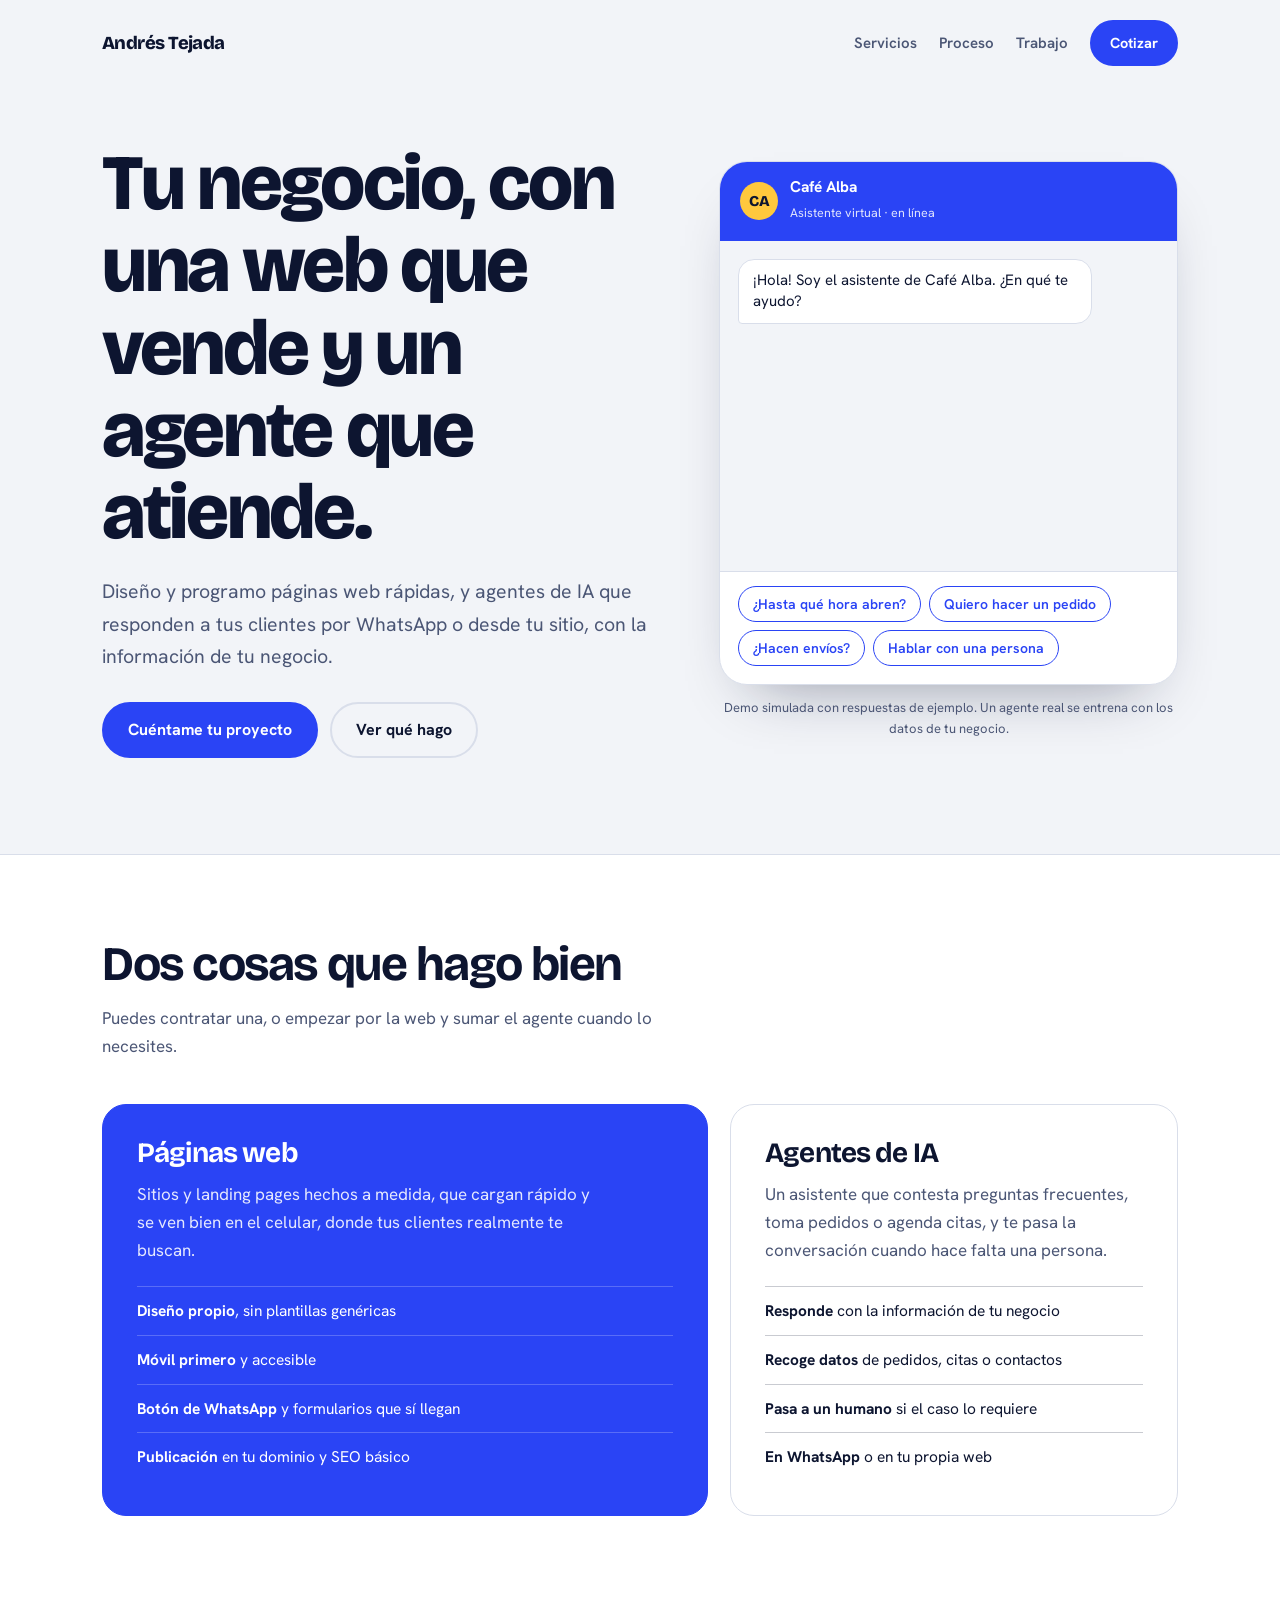
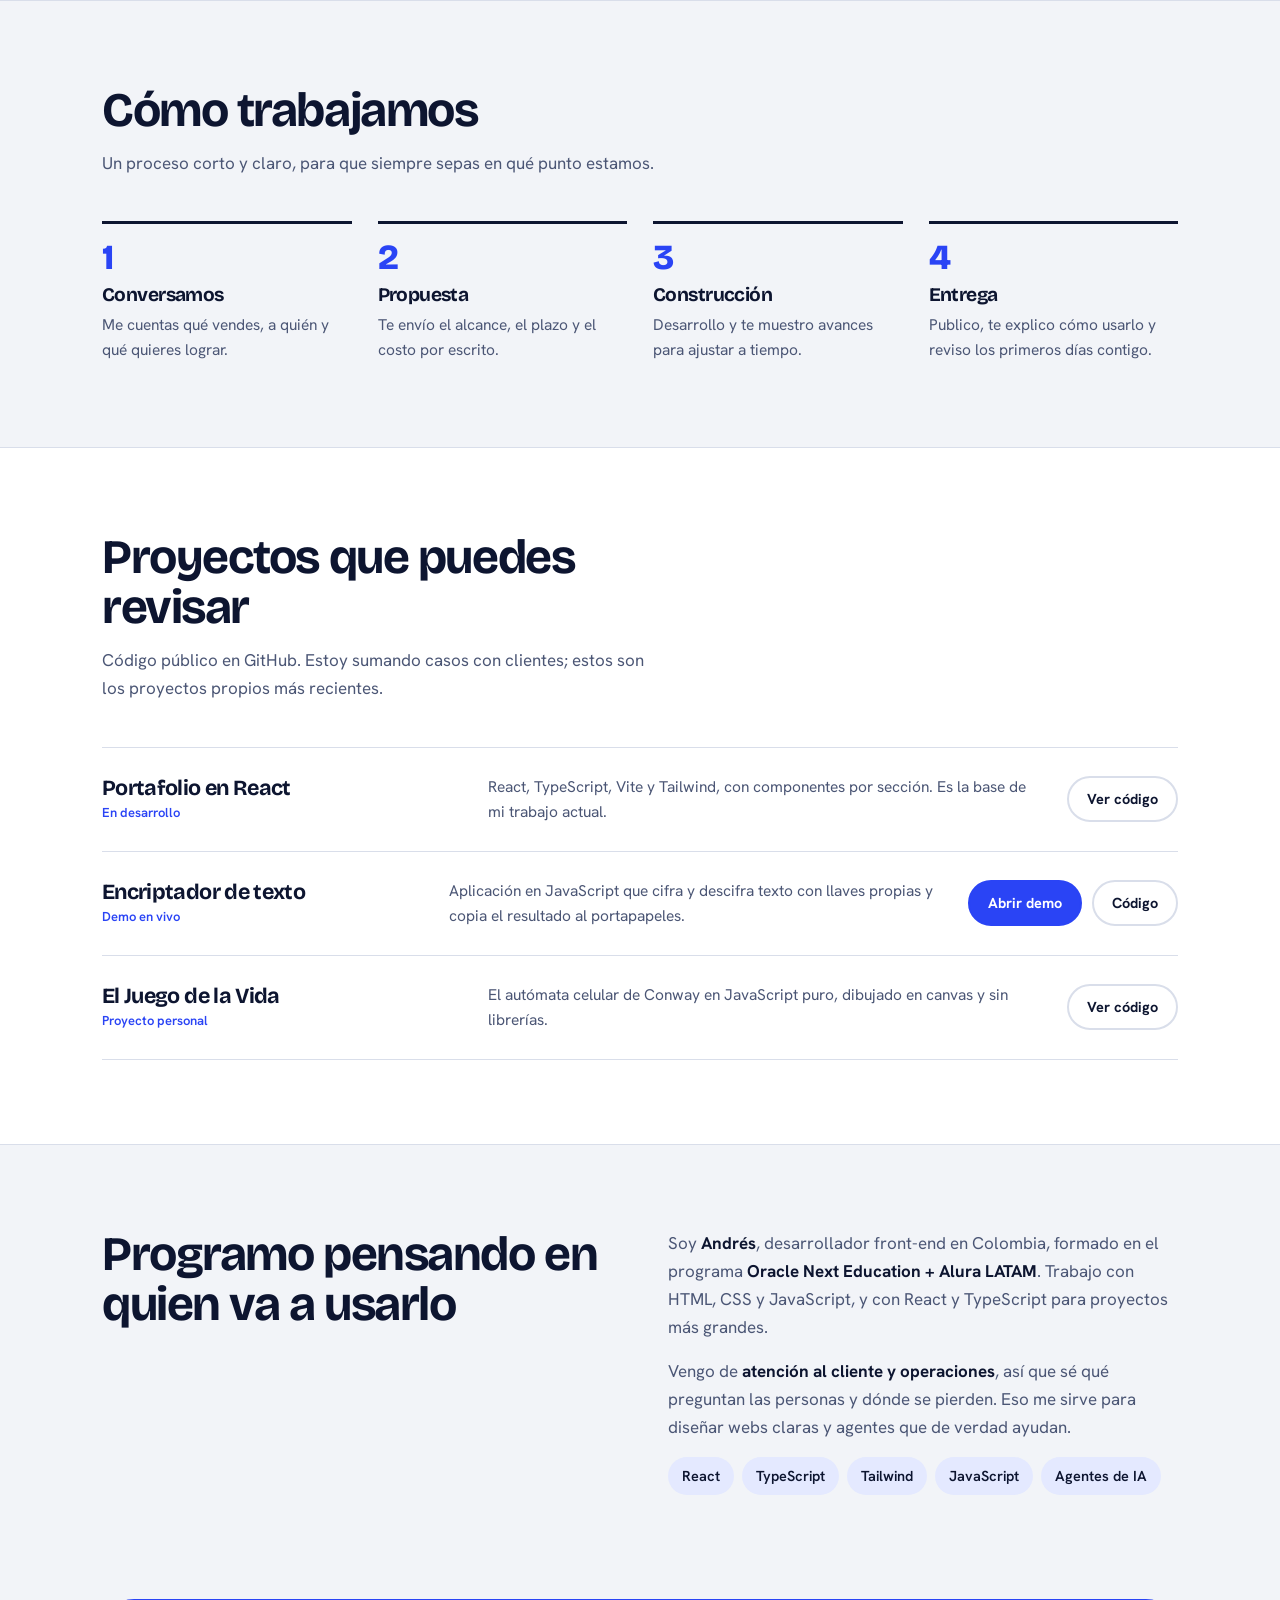
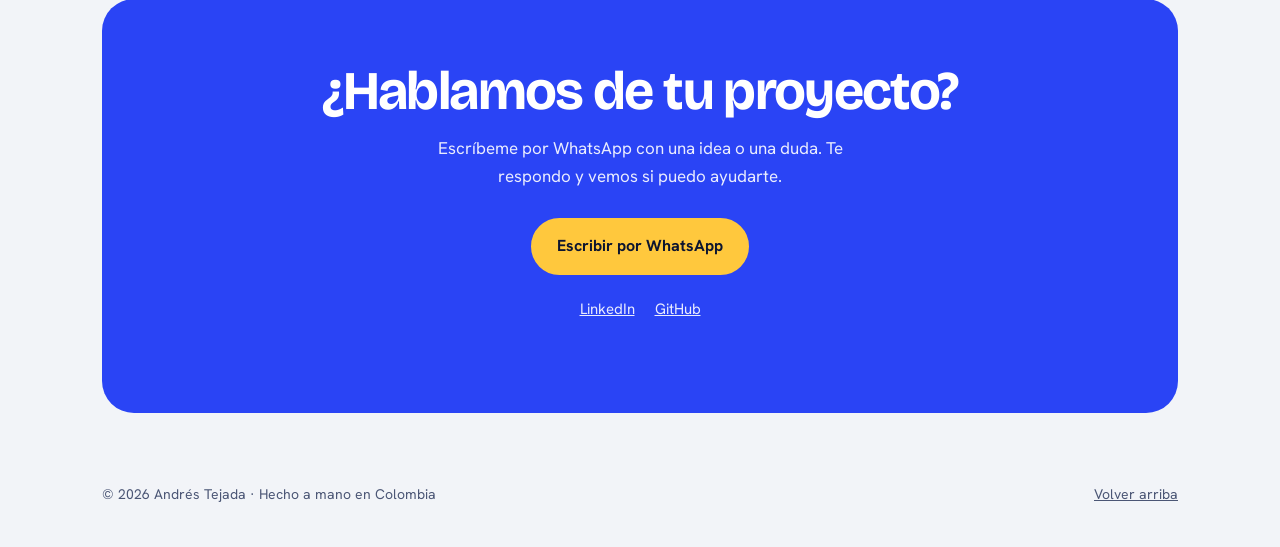
==== index.html @ 2af7dfc1 "Add files via upload" ====
<!DOCTYPE html>
<html lang="es-CO">
<head>
<meta charset="UTF-8">
<meta name="viewport" content="width=device-width, initial-scale=1">
<title>Andrés Tejada — Páginas web y agentes de IA para tu negocio</title>
<meta name="description" content="Creo páginas web rápidas y agentes de IA que atienden a tus clientes por WhatsApp o en tu sitio. Desarrollador front-end en Colombia.">
<meta name="author" content="Andrés Tejada">
<meta name="theme-color" content="#2A44F5">
<link rel="canonical" href="https://www.andrestejada.com/">
<meta property="og:type" content="website">
<meta property="og:locale" content="es_CO">
<meta property="og:title" content="Andrés Tejada — Páginas web y agentes de IA">
<meta property="og:description" content="Sitios web rápidos y asistentes de IA que atienden a tus clientes. Desarrollo a medida desde Colombia.">
<meta property="og:url" content="https://www.andrestejada.com/">
<link rel="icon" href="data:image/svg+xml,<svg xmlns='http://www.w3.org/2000/svg' viewBox='0 0 100 100'><rect width='100' height='100' rx='24' fill='%232A44F5'/><text x='50' y='71' font-size='58' font-family='system-ui,sans-serif' font-weight='800' text-anchor='middle' fill='white'>A</text></svg>">
<link rel="preconnect" href="https://fonts.googleapis.com">
<link rel="preconnect" href="https://fonts.gstatic.com" crossorigin>
<link href="https://fonts.googleapis.com/css2?family=Bricolage+Grotesque:opsz,wght@12..96,500;12..96,700;12..96,800&family=Hanken+Grotesk:wght@400;500;600;700&display=swap" rel="stylesheet">
<script type="application/ld+json">
{"@context":"https://schema.org","@type":"ProfessionalService","name":"Andrés Tejada","url":"https://www.andrestejada.com/","areaServed":"Colombia","description":"Desarrollo de páginas web y agentes de IA personalizados.","knowsAbout":["React","TypeScript","Desarrollo web","Agentes de IA"],"sameAs":["https://github.com/Metzeldor","https://www.linkedin.com/in/metzeldor/"]}
</script>
<style>
:root{
  --bg:#F2F4F8;--ink:#0D1530;--muted:#4B5675;--card:#FFFFFF;--line:#D9DEEA;
  --blue:#2A44F5;--on-blue:#FFFFFF;--sun:#FFC83D;--soft:#E4E9FF;
  --display:"Bricolage Grotesque",ui-sans-serif,system-ui,sans-serif;
  --body:"Hanken Grotesk",ui-sans-serif,system-ui,-apple-system,"Segoe UI",Roboto,sans-serif;
  --ease:cubic-bezier(.22,.61,.36,1);
}
@media (prefers-color-scheme:dark){
  :root{--bg:#0B1020;--ink:#EEF1FA;--muted:#9BA7C6;--card:#131A33;--line:#27315A;--blue:#8394FF;--on-blue:#0B1020;--soft:#1B2550}
}
*,*::before,*::after{box-sizing:border-box}
html{scroll-behavior:smooth;-webkit-text-size-adjust:100%}
body{margin:0;background:var(--bg);color:var(--ink);font:400 17px/1.65 var(--body);-webkit-font-smoothing:antialiased}
h1,h2,h3{font-family:var(--display);margin:0;line-height:1.05;letter-spacing:-.03em}
p{margin:0}a{color:inherit}
:focus-visible{outline:3px solid var(--blue);outline-offset:3px;border-radius:6px}
.wrap{max-width:1120px;margin-inline:auto;padding-inline:22px}
.skip{position:absolute;left:-9999px;background:var(--blue);color:var(--on-blue);padding:10px 16px;z-index:50}
.skip:focus{left:0;top:0}

/* Nav */
.nav{display:flex;align-items:center;gap:22px;padding-block:20px}
.brand{font:800 1.15rem var(--display);text-decoration:none;letter-spacing:-.03em;margin-right:auto}
.nav a.l{text-decoration:none;color:var(--muted);font-weight:600;font-size:15px}
.nav a.l:hover{color:var(--ink)}
@media(max-width:640px){.nav a.l{display:none}}
.btn{display:inline-flex;align-items:center;gap:8px;padding:13px 24px;border-radius:999px;font-weight:700;font-size:16px;text-decoration:none;border:2px solid var(--blue);transition:transform .2s var(--ease),background .2s}
.btn.p{background:var(--blue);color:var(--on-blue)}
.btn.p:hover{transform:translateY(-2px)}
.btn.g{color:var(--ink);border-color:var(--line);background:transparent}
.btn.g:hover{border-color:var(--ink)}
.btn.sm{padding:9px 18px;font-size:14.5px}

/* Hero */
.hero{display:grid;grid-template-columns:1.1fr .9fr;gap:56px;align-items:center;padding-block:56px 96px}
@media(max-width:900px){.hero{grid-template-columns:1fr;gap:44px;padding-block:28px 72px}}
h1{font-size:clamp(2.6rem,6.4vw,4.9rem);font-weight:800;margin-bottom:22px}
.lede{font-size:clamp(1.05rem,1.8vw,1.22rem);color:var(--muted);max-width:50ch;margin-bottom:30px}
.cta{display:flex;flex-wrap:wrap;gap:12px}
.hero-copy>*{animation:up .7s var(--ease) both}
.hero-copy>:nth-child(2){animation-delay:.08s}.hero-copy>:nth-child(3){animation-delay:.16s}
.hero-chat{animation:up .8s .25s var(--ease) both}
@keyframes up{from{opacity:0;transform:translateY(18px)}}

/* Demo de chat */
.phone{background:var(--card);border:1px solid var(--line);border-radius:28px;overflow:hidden;box-shadow:0 30px 60px -34px rgba(13,21,48,.45)}
.ph-top{display:flex;align-items:center;gap:12px;padding:16px 20px;background:var(--blue);color:var(--on-blue)}
.ava{width:38px;height:38px;border-radius:50%;background:var(--sun);color:#0D1530;display:grid;place-items:center;font:800 15px var(--display);flex:none}
.ph-top b{display:block;font-size:15.5px;line-height:1.2}
.ph-top small{font-size:12.5px;opacity:.85}
.log{height:330px;overflow-y:auto;padding:18px;display:flex;flex-direction:column;gap:10px;background:var(--bg)}
.m{max-width:84%;padding:10px 14px;border-radius:16px;font-size:15px;line-height:1.45;animation:pop .25s var(--ease)}
.m.bot{background:var(--card);border:1px solid var(--line);border-bottom-left-radius:4px;align-self:flex-start}
.m.me{background:var(--soft);border-bottom-right-radius:4px;align-self:flex-end}
.m.typing{display:flex;gap:5px;padding:14px}
.m.typing i{width:7px;height:7px;border-radius:50%;background:var(--muted);animation:blink 1s infinite}
.m.typing i:nth-child(2){animation-delay:.15s}.m.typing i:nth-child(3){animation-delay:.3s}
@keyframes blink{50%{opacity:.25}}
@keyframes pop{from{opacity:0;transform:translateY(6px)}}
.quick{display:flex;flex-wrap:wrap;gap:8px;padding:14px 18px 18px;border-top:1px solid var(--line)}
.quick button{font:600 14px var(--body);padding:8px 14px;border-radius:999px;border:1.5px solid var(--blue);background:transparent;color:var(--blue);cursor:pointer;transition:background .2s}
.quick button:hover:not(:disabled){background:var(--soft)}
.quick button:disabled{opacity:.45;cursor:default}
.note{font-size:13px;color:var(--muted);margin-top:12px;text-align:center}

/* Secciones */
section{padding-block:84px}
@media(max-width:640px){section{padding-block:60px}}
h2{font-size:clamp(1.9rem,4.2vw,3rem);margin-bottom:14px;max-width:20ch}
.sub{color:var(--muted);max-width:56ch;margin-bottom:44px}
.alt{background:var(--card);border-block:1px solid var(--line)}

/* Servicios: dos paneles de peso distinto */
.svc{display:grid;grid-template-columns:1.15fr .85fr;gap:22px}
@media(max-width:860px){.svc{grid-template-columns:1fr}}
.panel{border-radius:24px;padding:34px;border:1px solid var(--line);background:var(--card)}
.panel.web{background:var(--blue);color:var(--on-blue);border-color:var(--blue)}
.panel h3{font-size:1.75rem;margin-bottom:12px}
.panel>p{opacity:.88;margin-bottom:22px;max-width:46ch}
.panel:not(.web)>p{color:var(--muted);opacity:1}
.panel ul{list-style:none;margin:0;padding:0}
.panel li{padding:11px 0;border-top:1px solid color-mix(in srgb,currentColor 22%,transparent);font-size:15.5px}
.panel li b{font-weight:700}

/* Proceso */
.steps{list-style:none;margin:0;padding:0;display:grid;grid-template-columns:repeat(4,1fr);gap:26px;counter-reset:s}
@media(max-width:860px){.steps{grid-template-columns:1fr 1fr}}
@media(max-width:520px){.steps{grid-template-columns:1fr}}
.steps li{counter-increment:s;border-top:3px solid var(--ink);padding-top:16px}
.steps li::before{content:counter(s);font:800 2.2rem var(--display);color:var(--blue);display:block;line-height:1;margin-bottom:10px}
.steps h3{font-size:1.2rem;margin-bottom:6px}
.steps p{color:var(--muted);font-size:15.5px}

/* Trabajo */
.work{display:grid;gap:0;border-top:1px solid var(--line)}
.row{display:grid;grid-template-columns:1.3fr 2fr auto;gap:26px;align-items:center;padding:26px 0;border-bottom:1px solid var(--line)}
@media(max-width:760px){.row{grid-template-columns:1fr;gap:12px}}
.row h3{font-size:1.35rem}
.row small{display:block;font:600 13px var(--body);color:var(--blue);margin-top:4px}
.row p{color:var(--muted);font-size:15.5px}
.links{display:flex;gap:10px;flex-wrap:wrap}

/* Sobre mí */
.about{display:grid;grid-template-columns:1fr 1fr;gap:56px;align-items:start}
@media(max-width:860px){.about{grid-template-columns:1fr;gap:28px}}
.about p{color:var(--muted);margin-bottom:16px;max-width:56ch}
.about p strong{color:var(--ink)}
.tags{display:flex;flex-wrap:wrap;gap:8px;margin-top:6px}
.tags span{padding:7px 14px;border-radius:999px;background:var(--soft);font-weight:600;font-size:14.5px}

/* Contacto */
.contact{background:var(--blue);color:var(--on-blue);text-align:center;border-radius:32px;padding:64px 24px;margin-block:20px 70px}
.contact h2{max-width:none;margin-inline:auto;font-size:clamp(2rem,5vw,3.4rem)}
.contact p{max-width:48ch;margin:0 auto 28px;opacity:.9}
.contact .btn{background:var(--sun);color:#0D1530;border-color:var(--sun)}
.contact .alts{margin-top:22px;font-size:15px;opacity:.9}
.contact .alts a{margin-inline:10px}
footer{padding-block:0 40px;font-size:14px;color:var(--muted);display:flex;flex-wrap:wrap;gap:12px;justify-content:space-between}
@media(prefers-reduced-motion:reduce){*{animation:none!important;transition:none!important}html{scroll-behavior:auto}}
</style>
</head>
<body>
<a class="skip" href="#main">Saltar al contenido</a>

<div class="wrap">
  <header class="nav">
    <a class="brand" href="#top">Andrés Tejada</a>
    <a class="l" href="#servicios">Servicios</a>
    <a class="l" href="#proceso">Proceso</a>
    <a class="l" href="#trabajo">Trabajo</a>
    <a class="btn p sm" href="#contacto">Cotizar</a>
  </header>

  <main id="main">
    <!-- HERO -->
    <div class="hero" id="top">
      <div class="hero-copy">
        <h1>Tu negocio, con una web que vende y un agente que atiende.</h1>
        <p class="lede">Diseño y programo páginas web rápidas, y agentes de IA que responden a tus clientes por WhatsApp o desde tu sitio, con la información de tu negocio.</p>
        <div class="cta">
          <a class="btn p" href="#contacto">Cuéntame tu proyecto</a>
          <a class="btn g" href="#servicios">Ver qué hago</a>
        </div>
      </div>

      <div class="hero-chat">
        <div class="phone">
          <div class="ph-top">
            <span class="ava" aria-hidden="true">CA</span>
            <span><b>Café Alba</b><small>Asistente virtual · en línea</small></span>
          </div>
          <div class="log" id="log" role="log" aria-live="polite" aria-label="Conversación de demostración">
            <div class="m bot">¡Hola! Soy el asistente de Café Alba. ¿En qué te ayudo?</div>
          </div>
          <div class="quick" id="quick">
            <button data-k="h">¿Hasta qué hora abren?</button>
            <button data-k="p">Quiero hacer un pedido</button>
            <button data-k="e">¿Hacen envíos?</button>
            <button data-k="x">Hablar con una persona</button>
          </div>
        </div>
        <p class="note">Demo simulada con respuestas de ejemplo. Un agente real se entrena con los datos de tu negocio.</p>
      </div>
    </div>
  </main>
</div>

<section class="alt" id="servicios">
  <div class="wrap">
    <h2>Dos cosas que hago bien</h2>
    <p class="sub">Puedes contratar una, o empezar por la web y sumar el agente cuando lo necesites.</p>
    <div class="svc">
      <article class="panel web">
        <h3>Páginas web</h3>
        <p>Sitios y landing pages hechos a medida, que cargan rápido y se ven bien en el celular, donde tus clientes realmente te buscan.</p>
        <ul>
          <li><b>Diseño propio</b>, sin plantillas genéricas</li>
          <li><b>Móvil primero</b> y accesible</li>
          <li><b>Botón de WhatsApp</b> y formularios que sí llegan</li>
          <li><b>Publicación</b> en tu dominio y SEO básico</li>
        </ul>
      </article>
      <article class="panel">
        <h3>Agentes de IA</h3>
        <p>Un asistente que contesta preguntas frecuentes, toma pedidos o agenda citas, y te pasa la conversación cuando hace falta una persona.</p>
        <ul>
          <li><b>Responde</b> con la información de tu negocio</li>
          <li><b>Recoge datos</b> de pedidos, citas o contactos</li>
          <li><b>Pasa a un humano</b> si el caso lo requiere</li>
          <li><b>En WhatsApp</b> o en tu propia web</li>
        </ul>
      </article>
    </div>
  </div>
</section>

<section id="proceso">
  <div class="wrap">
    <h2>Cómo trabajamos</h2>
    <p class="sub">Un proceso corto y claro, para que siempre sepas en qué punto estamos.</p>
    <ol class="steps">
      <li><h3>Conversamos</h3><p>Me cuentas qué vendes, a quién y qué quieres lograr.</p></li>
      <li><h3>Propuesta</h3><p>Te envío el alcance, el plazo y el costo por escrito.</p></li>
      <li><h3>Construcción</h3><p>Desarrollo y te muestro avances para ajustar a tiempo.</p></li>
      <li><h3>Entrega</h3><p>Publico, te explico cómo usarlo y reviso los primeros días contigo.</p></li>
    </ol>
  </div>
</section>

<section class="alt" id="trabajo">
  <div class="wrap">
    <h2>Proyectos que puedes revisar</h2>
    <p class="sub">Código público en GitHub. Estoy sumando casos con clientes; estos son los proyectos propios más recientes.</p>
    <div class="work">
      <article class="row">
        <div><h3>Portafolio en React</h3><small>En desarrollo</small></div>
        <p>React, TypeScript, Vite y Tailwind, con componentes por sección. Es la base de mi trabajo actual.</p>
        <div class="links"><a class="btn g sm" href="https://github.com/Metzeldor/pawebv1" target="_blank" rel="noopener noreferrer">Ver código</a></div>
      </article>
      <article class="row">
        <div><h3>Encriptador de texto</h3><small>Demo en vivo</small></div>
        <p>Aplicación en JavaScript que cifra y descifra texto con llaves propias y copia el resultado al portapapeles.</p>
        <div class="links"><a class="btn p sm" href="https://metzeldor.github.io/Encriptador-de-texto-Alura-Challenge/" target="_blank" rel="noopener noreferrer">Abrir demo</a><a class="btn g sm" href="https://github.com/Metzeldor/Encriptador-de-texto-Alura-Challenge" target="_blank" rel="noopener noreferrer">Código</a></div>
      </article>
      <article class="row">
        <div><h3>El Juego de la Vida</h3><small>Proyecto personal</small></div>
        <p>El autómata celular de Conway en JavaScript puro, dibujado en canvas y sin librerías.</p>
        <div class="links"><a class="btn g sm" href="https://github.com/Metzeldor/el-juego-de-la-vida" target="_blank" rel="noopener noreferrer">Ver código</a></div>
      </article>
    </div>
  </div>
</section>

<section id="sobre-mi">
  <div class="wrap about">
    <div>
      <h2>Programo pensando en quien va a usarlo</h2>
    </div>
    <div>
      <p>Soy <strong>Andrés</strong>, desarrollador front-end en Colombia, formado en el programa <strong>Oracle Next Education + Alura LATAM</strong>. Trabajo con HTML, CSS y JavaScript, y con React y TypeScript para proyectos más grandes.</p>
      <p>Vengo de <strong>atención al cliente y operaciones</strong>, así que sé qué preguntan las personas y dónde se pierden. Eso me sirve para diseñar webs claras y agentes que de verdad ayudan.</p>
      <div class="tags"><span>React</span><span>TypeScript</span><span>Tailwind</span><span>JavaScript</span><span>Agentes de IA</span></div>
    </div>
  </div>
</section>

<div class="wrap">
  <section class="contact" id="contacto">
    <h2>¿Hablamos de tu proyecto?</h2>
    <p>Escríbeme por WhatsApp con una idea o una duda. Te respondo y vemos si puedo ayudarte.</p>
    <a class="btn" href="https://wa.me/573028445004?text=Hola%20Andr%C3%A9s%2C%20vi%20tu%20p%C3%A1gina%20y%20quiero%20cotizar%20un%20proyecto." target="_blank" rel="noopener noreferrer">Escribir por WhatsApp</a>
    <p class="alts"><a href="https://www.linkedin.com/in/metzeldor/" target="_blank" rel="noopener noreferrer">LinkedIn</a><a href="https://github.com/Metzeldor" target="_blank" rel="noopener noreferrer">GitHub</a></p>
  </section>
  <footer><span>© <span id="yr">2026</span> Andrés Tejada · Hecho a mano en Colombia</span><a href="#top">Volver arriba</a></footer>
</div>

<script>
(function(){
  var R={
    h:["¿Hasta qué hora abren?","Abrimos de lunes a sábado de 7 a. m. a 7 p. m., y los domingos de 8 a. m. a 2 p. m."],
    p:["Quiero hacer un pedido","Con gusto. ¿Qué te provoca hoy: café en grano, molido o una bebida para llevar?"],
    e:["¿Hacen envíos?","Sí, enviamos en la ciudad el mismo día si pides antes de las 3 p. m. Para otras ciudades, el envío sale al día siguiente."],
    x:["Hablar con una persona","Claro. Te paso con alguien del equipo; ya le dejé tu consulta para que no repitas nada."]
  };
  var log=document.getElementById("log"),q=document.getElementById("quick"),btns=q.querySelectorAll("button");
  var slow=!(window.matchMedia&&matchMedia("(prefers-reduced-motion: reduce)").matches);
  function add(t,c){var d=document.createElement("div");d.className="m "+c;d.textContent=t;log.appendChild(d);log.scrollTop=log.scrollHeight;return d}
  function lock(v){btns.forEach(function(b){b.disabled=v})}
  q.addEventListener("click",function(e){
    var b=e.target.closest("button");if(!b||b.disabled)return;
    var r=R[b.dataset.k];lock(true);add(r[0],"me");
    var t=document.createElement("div");t.className="m bot typing";t.innerHTML="<i></i><i></i><i></i>";
    log.appendChild(t);log.scrollTop=log.scrollHeight;
    setTimeout(function(){t.remove();add(r[1],"bot");lock(false)},slow?950:0);
  });
  document.getElementById("yr").textContent=new Date().getFullYear();
})();
</script>
</body>
</html>
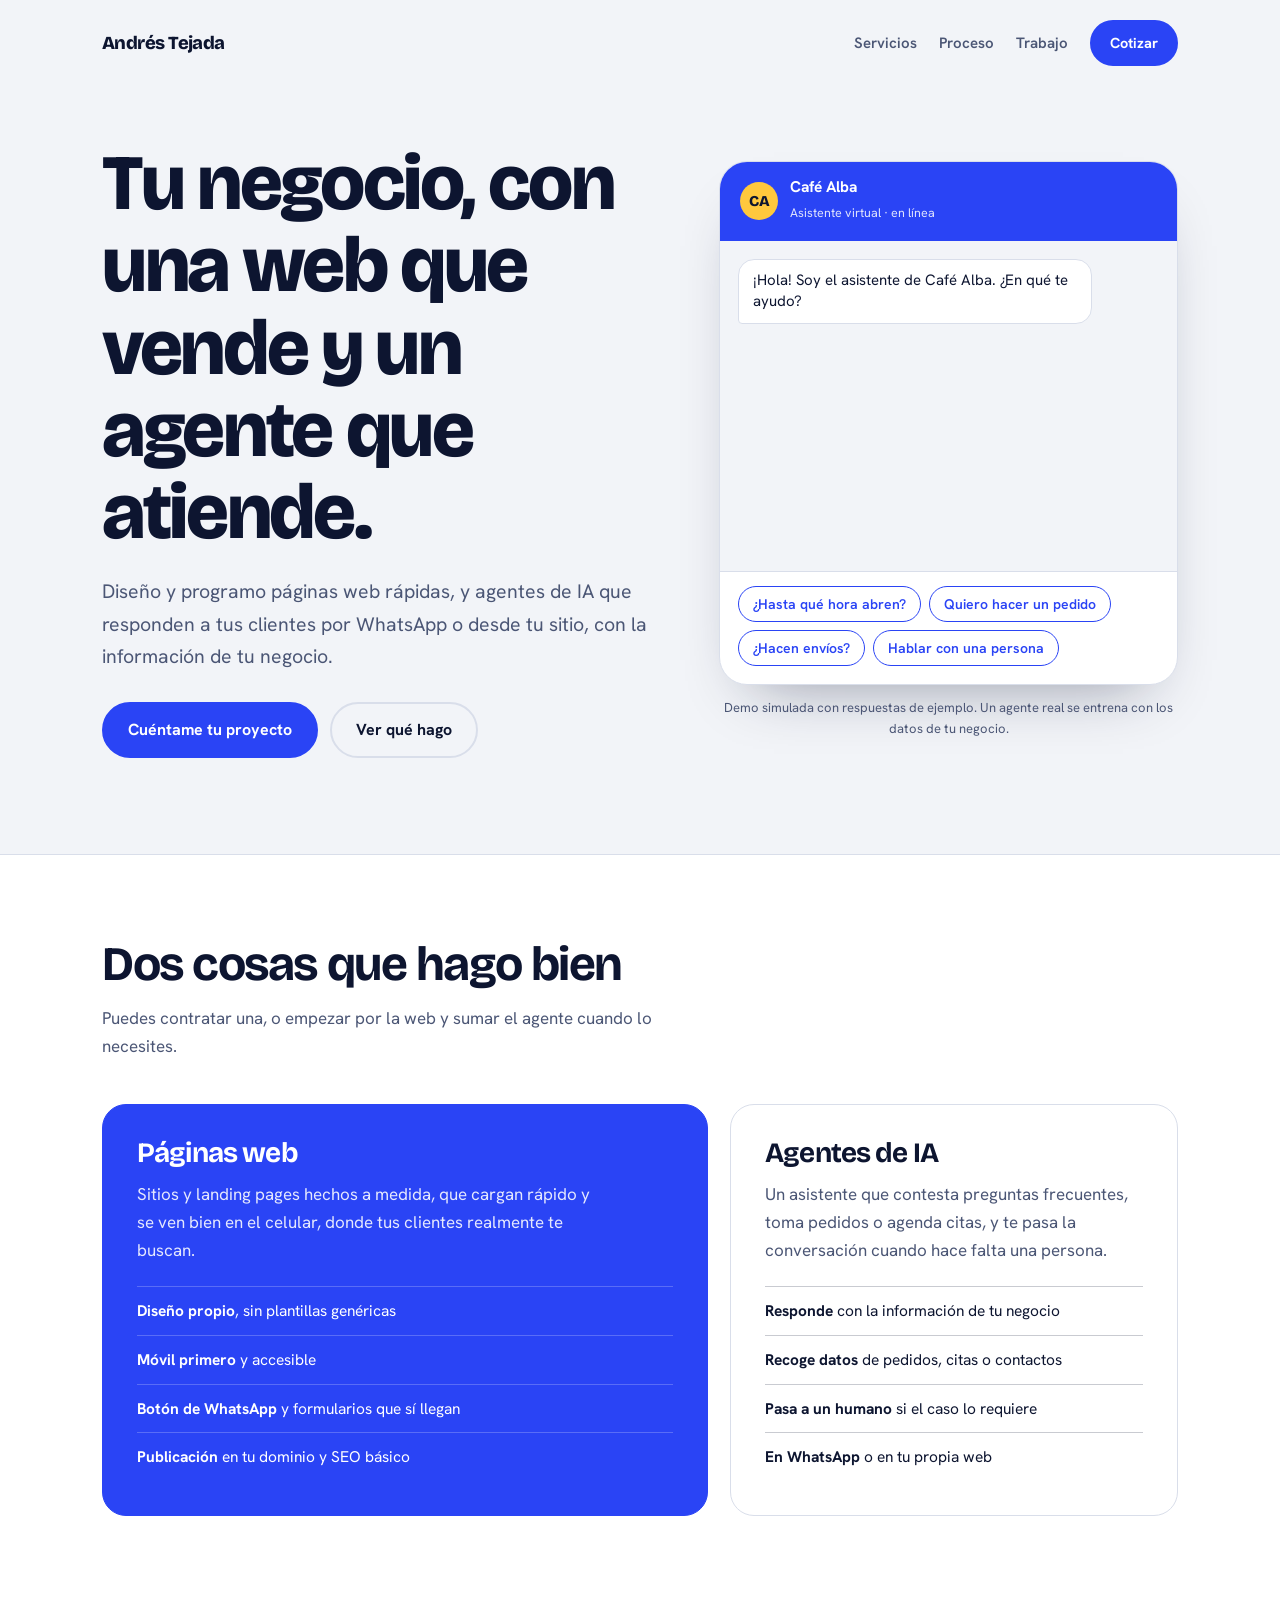
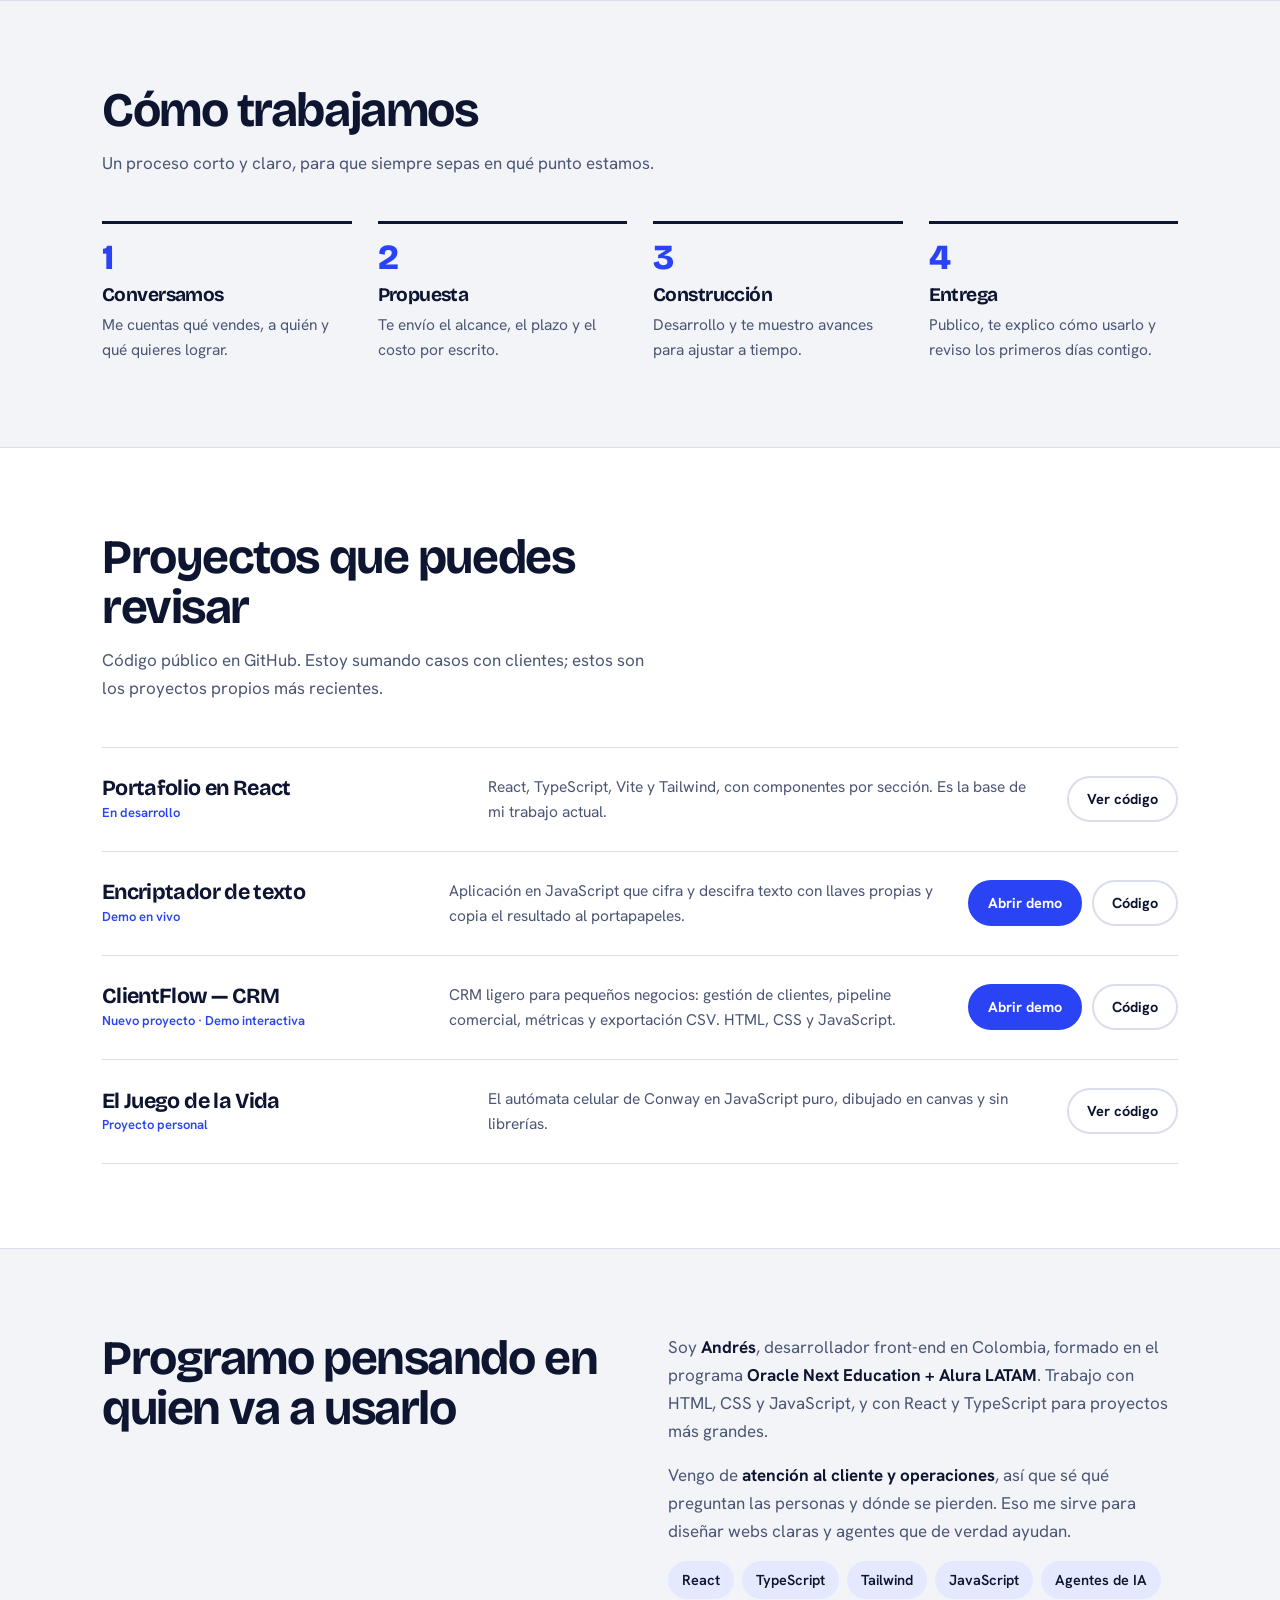
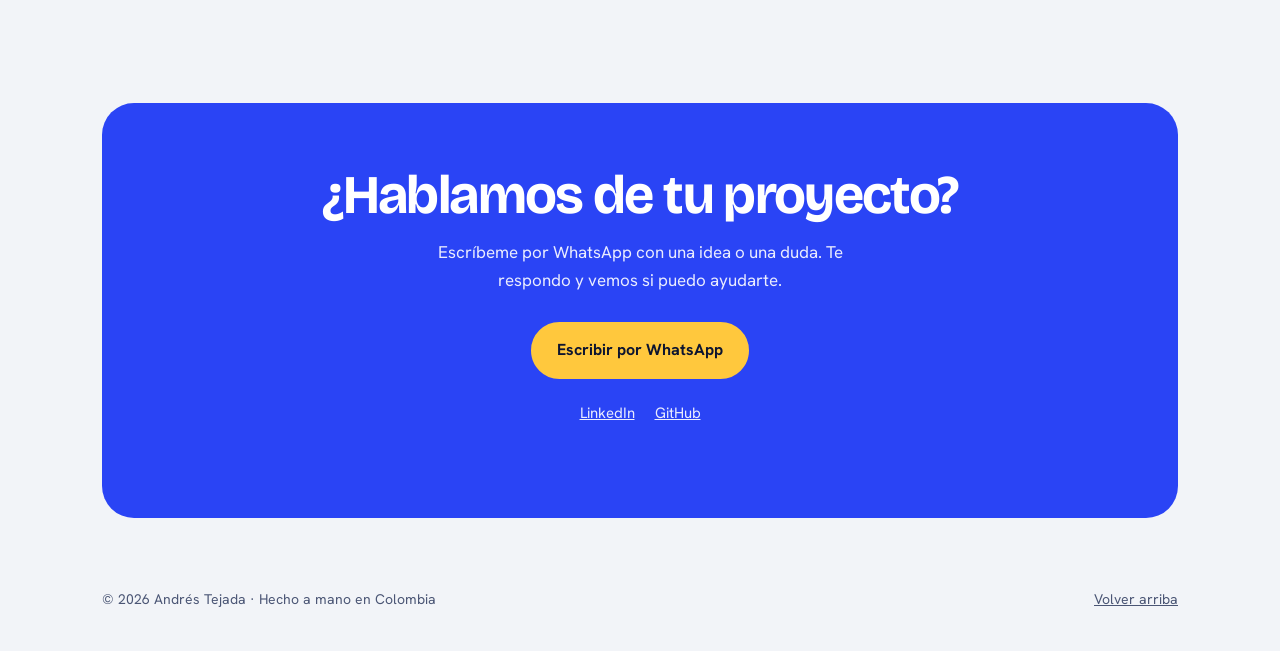
==== commit 41116577: "feat(portfolio): feature ClientFlow project on homepage" ====
--- a/index.html
+++ b/index.html
@@ -246,6 +246,11 @@
         <div class="links"><a class="btn p sm" href="https://metzeldor.github.io/Encriptador-de-texto-Alura-Challenge/" target="_blank" rel="noopener noreferrer">Abrir demo</a><a class="btn g sm" href="https://github.com/Metzeldor/Encriptador-de-texto-Alura-Challenge" target="_blank" rel="noopener noreferrer">Código</a></div>
       </article>
       <article class="row">
+        <div><h3>ClientFlow — CRM</h3><small>Nuevo proyecto · Demo interactiva</small></div>
+        <p>CRM ligero para pequeños negocios: gestión de clientes, pipeline comercial, métricas y exportación CSV. HTML, CSS y JavaScript.</p>
+        <div class="links"><a class="btn p sm" href="./clientflow/">Abrir demo</a><a class="btn g sm" href="https://github.com/Metzeldor/Portafolio/tree/main/clientflow" target="_blank" rel="noopener noreferrer">Código</a></div>
+      </article>
+      <article class="row">
         <div><h3>El Juego de la Vida</h3><small>Proyecto personal</small></div>
         <p>El autómata celular de Conway en JavaScript puro, dibujado en canvas y sin librerías.</p>
         <div class="links"><a class="btn g sm" href="https://github.com/Metzeldor/el-juego-de-la-vida" target="_blank" rel="noopener noreferrer">Ver código</a></div>
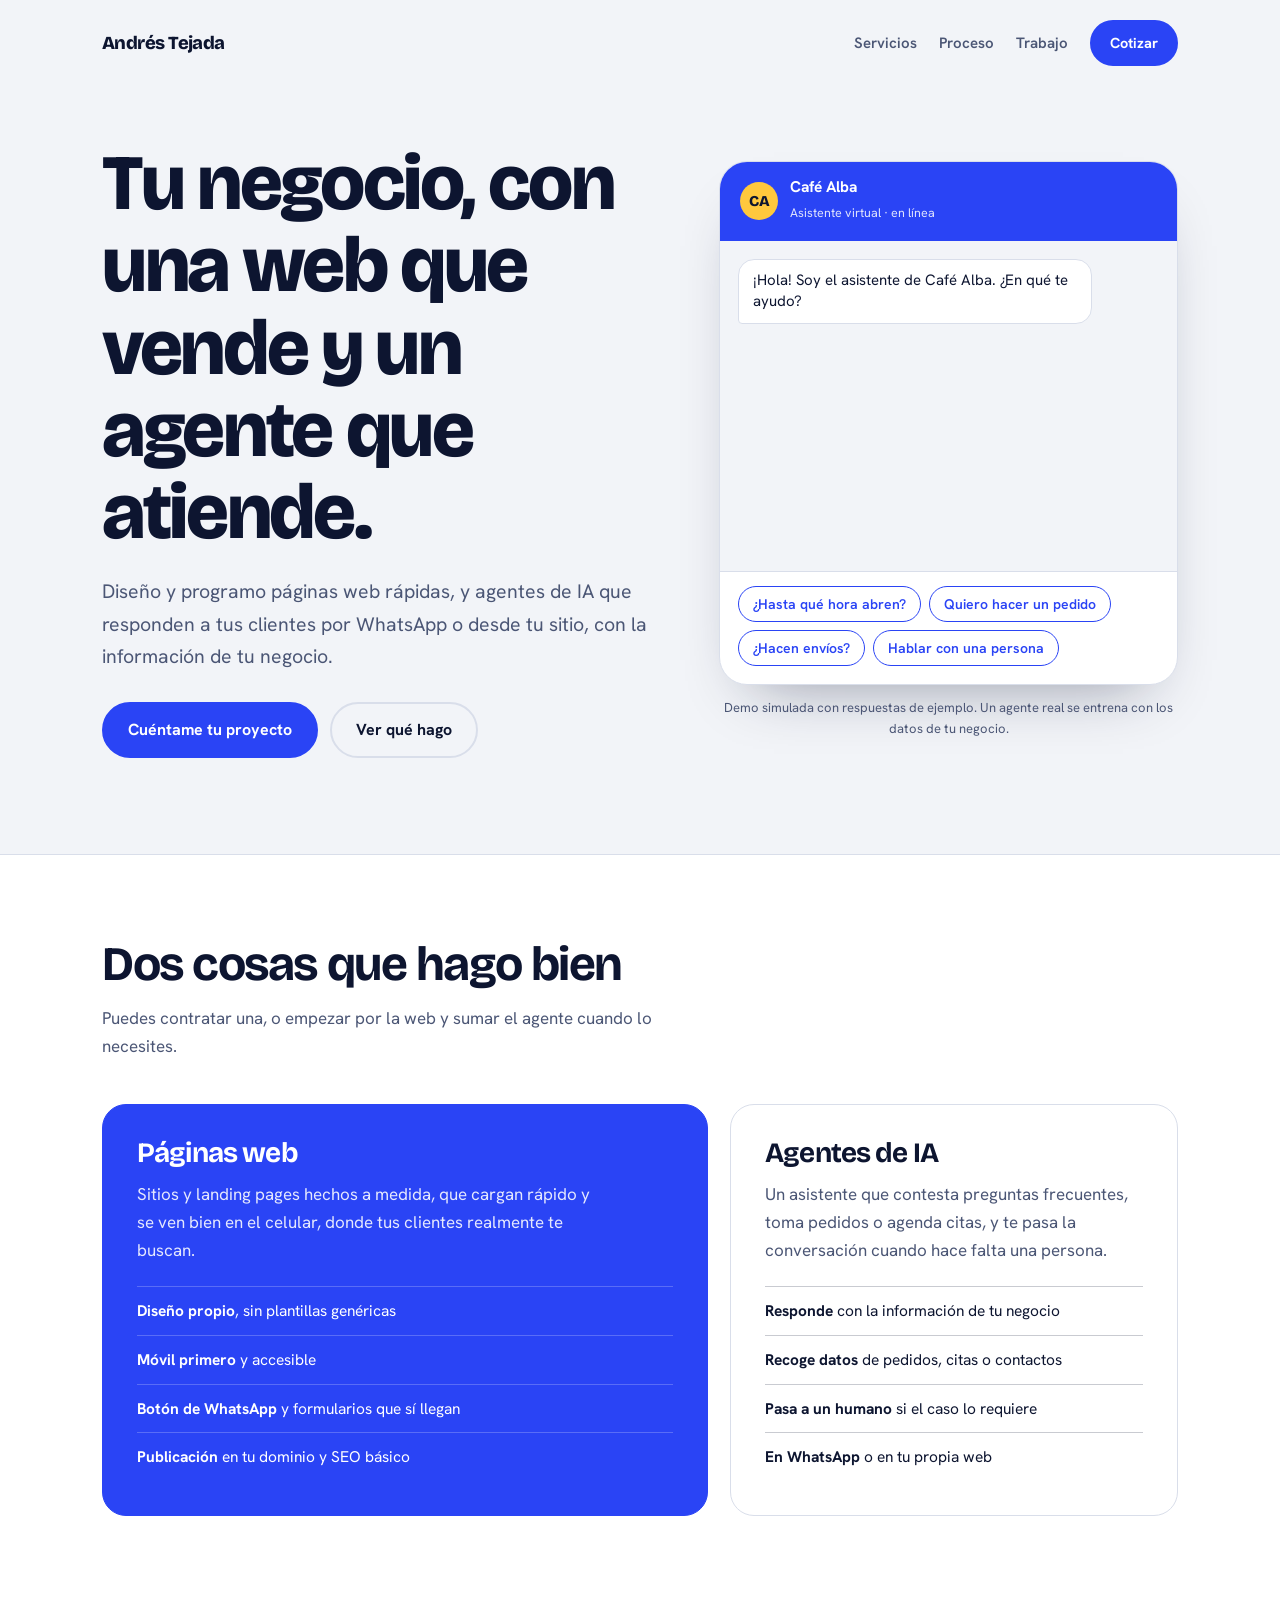
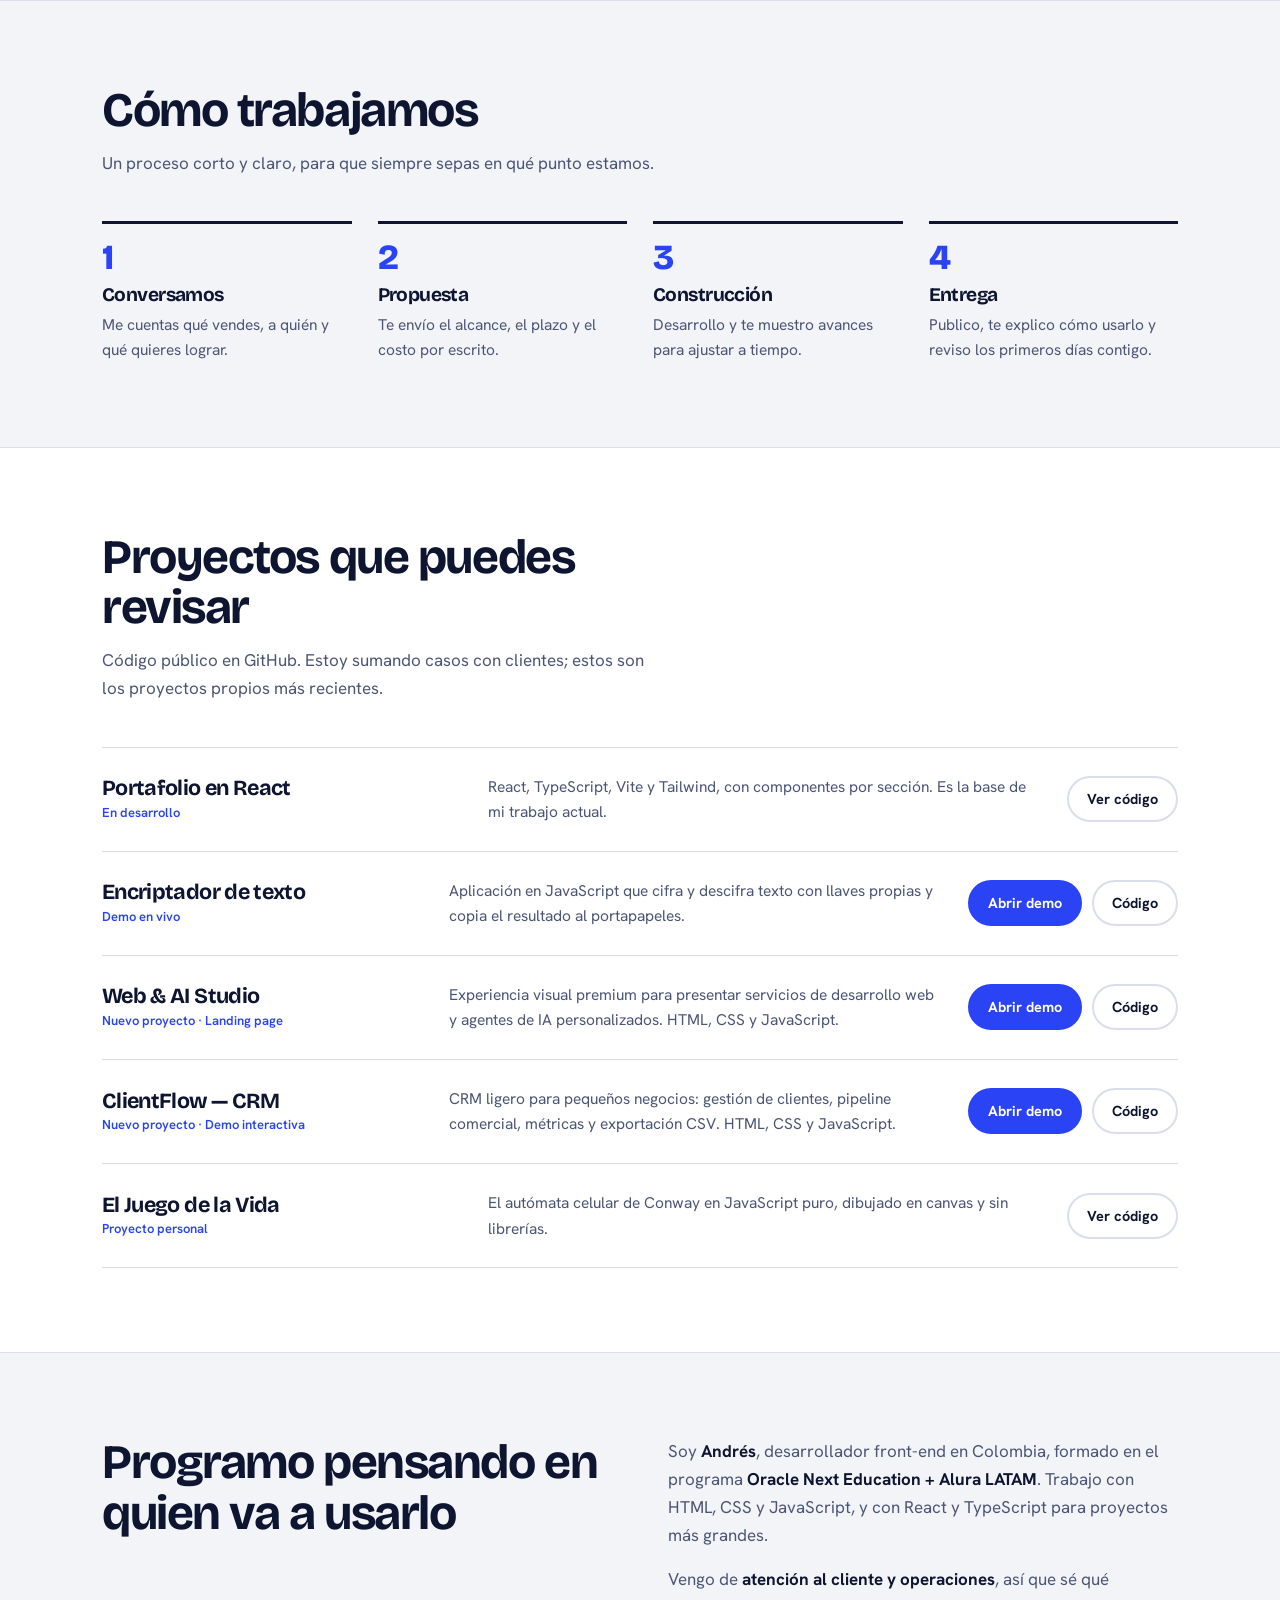
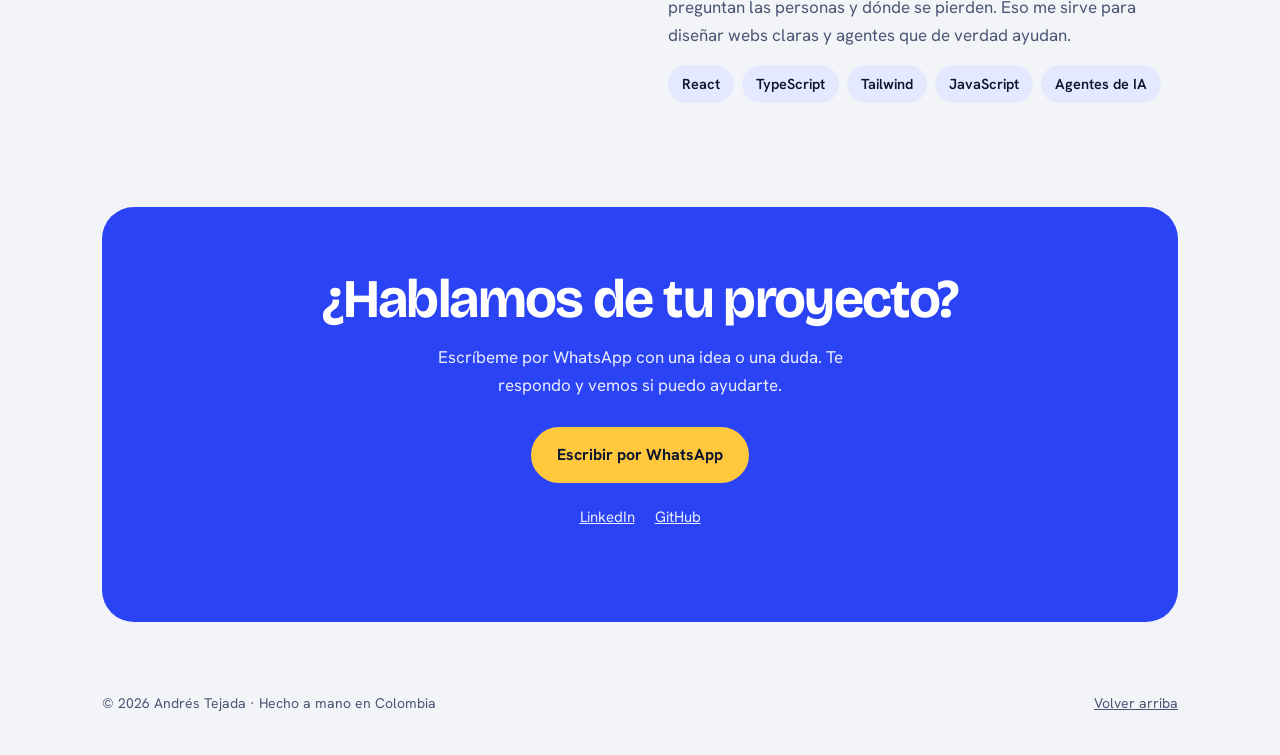
==== commit 8228944e: "Feature Web & AI Studio in portfolio projects" ====
--- a/index.html
+++ b/index.html
@@ -246,6 +246,11 @@
         <div class="links"><a class="btn p sm" href="https://metzeldor.github.io/Encriptador-de-texto-Alura-Challenge/" target="_blank" rel="noopener noreferrer">Abrir demo</a><a class="btn g sm" href="https://github.com/Metzeldor/Encriptador-de-texto-Alura-Challenge" target="_blank" rel="noopener noreferrer">Código</a></div>
       </article>
       <article class="row">
+        <div><h3>Web & AI Studio</h3><small>Nuevo proyecto · Landing page</small></div>
+        <p>Experiencia visual premium para presentar servicios de desarrollo web y agentes de IA personalizados. HTML, CSS y JavaScript.</p>
+        <div class="links"><a class="btn p sm" href="./studio/">Abrir demo</a><a class="btn g sm" href="https://github.com/Metzeldor/Portafolio/tree/main/studio" target="_blank" rel="noopener noreferrer">Código</a></div>
+      </article>
+      <article class="row">
         <div><h3>ClientFlow — CRM</h3><small>Nuevo proyecto · Demo interactiva</small></div>
         <p>CRM ligero para pequeños negocios: gestión de clientes, pipeline comercial, métricas y exportación CSV. HTML, CSS y JavaScript.</p>
         <div class="links"><a class="btn p sm" href="./clientflow/">Abrir demo</a><a class="btn g sm" href="https://github.com/Metzeldor/Portafolio/tree/main/clientflow" target="_blank" rel="noopener noreferrer">Código</a></div>
